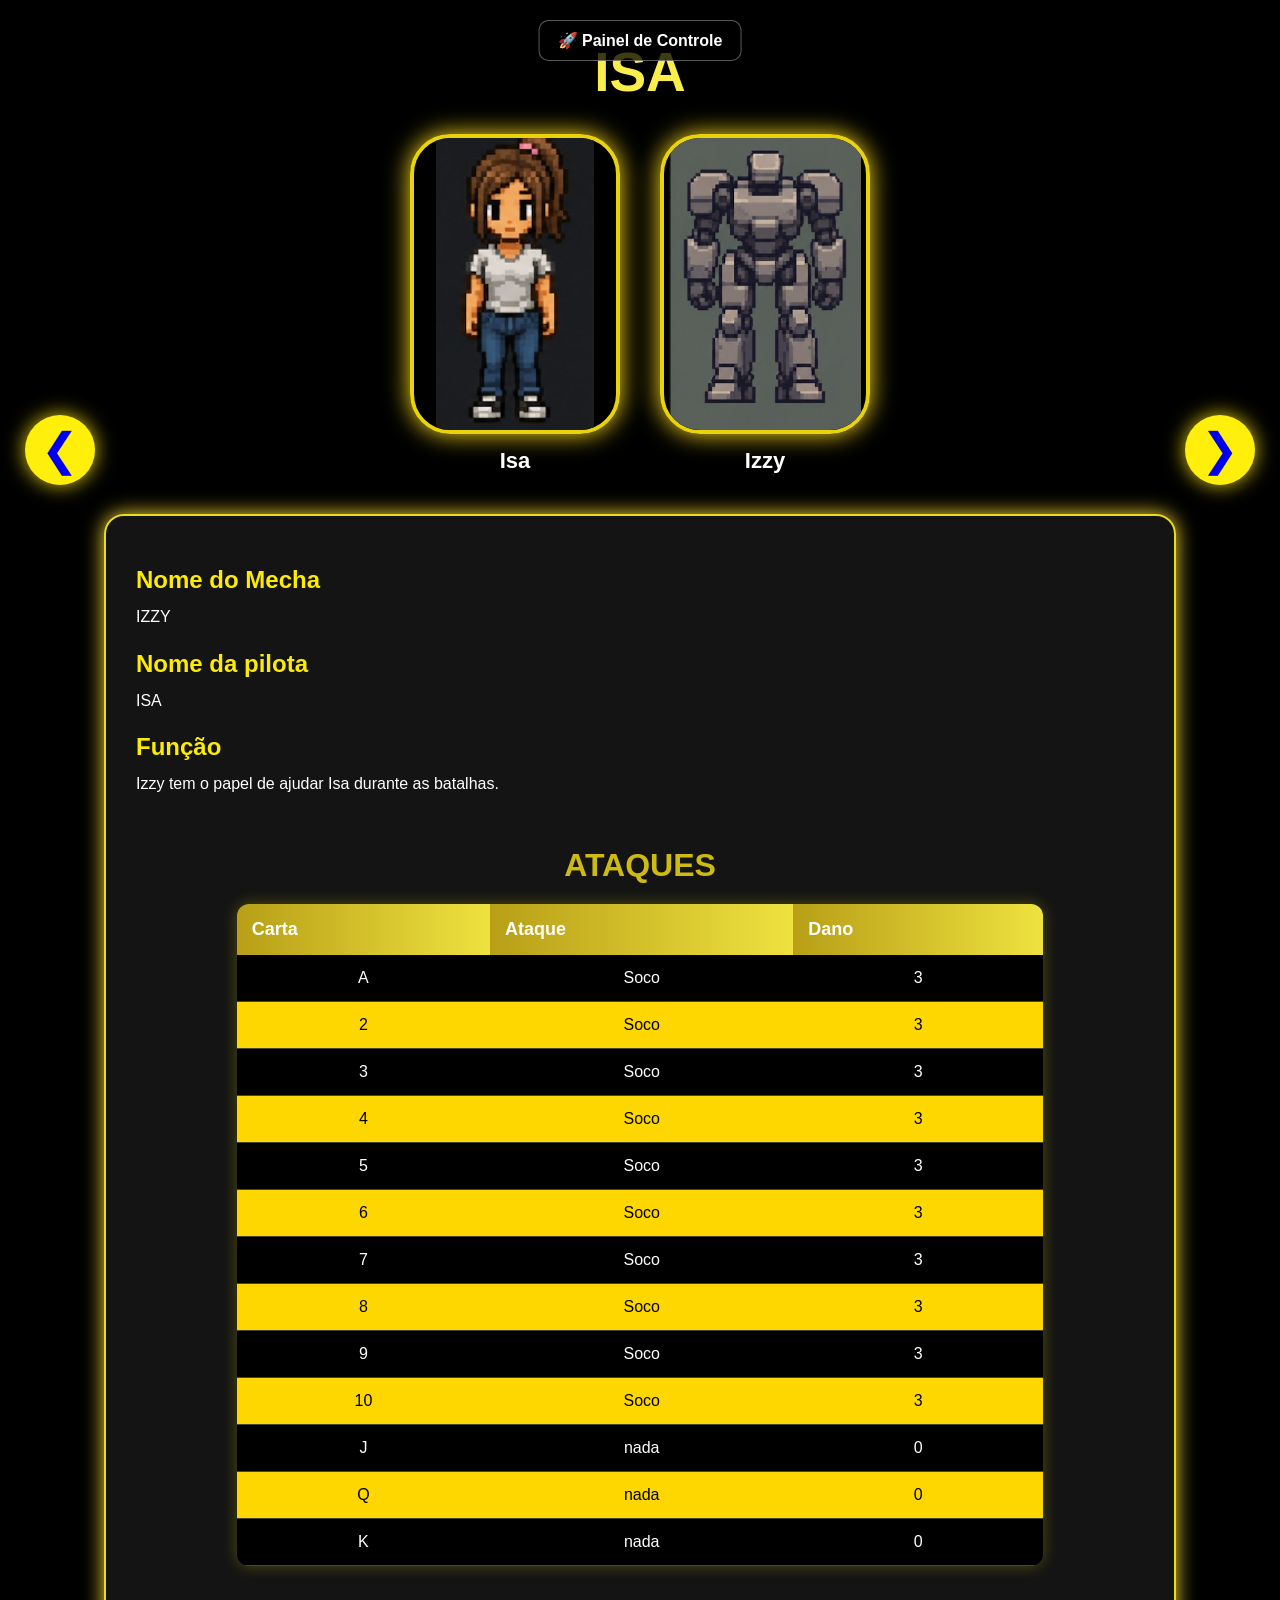
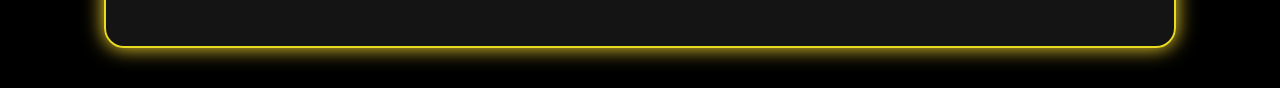
==== isa.html @ cb194087 "Atualização" ====
<!DOCTYPE html>
<html lang="pt-br">
<head>
<meta charset="UTF-8">
<meta name="viewport" content="width=device-width, initial-scale=1.0">


<title>Isa</title>


<link rel="stylesheet" href="style-isa.css">


</head>
<body>

<a href="index.html" class="voltar-painel">&#128640; Painel de Controle</a>


<a href="marina.html" class="seta esquerda">&#10094;</a>
<a href="julia.html" class="seta direita">&#10095;</a>


<div class="container">


<h1>ISA</h1>


<div class="imagens">


<div class="imagem">
<img src="imagens/skin-isa.jpg" alt="Skin da Isa">
<p>Isa</p>
</div>


<div class="imagem">
<img src="imagens/mecha-isa.jpg" alt="Mecha da Isa">
<p>Izzy</p>
</div>


</div>


<div class="card">


<h2>Nome do Mecha</h2>
<p>IZZY</p>


<h2>Nome da pilota</h2>
<p>ISA</p>


<h2>Função</h2>
<p>Izzy tem o papel de ajudar Isa durante as batalhas.</p>

<section class="ataques">

    <h2>Ataques</h2>

    <table>
        <thead>
            <tr>
                <th>Carta</th>
                <th>Ataque</th>
                <th>Dano</th>
            </tr>
        </thead>

        <tbody>
            <tr><td>A</td><td>Soco</td><td>3</td></tr>
            <tr><td>2</td><td>Soco</td><td>3</td></tr>
            <tr><td>3</td><td>Soco</td><td>3</td></tr>
            <tr><td>4</td><td>Soco</td><td>3</td></tr>
            <tr><td>5</td><td>Soco</td><td>3</td></tr>
            <tr><td>6</td><td>Soco</td><td>3</td></tr>
            <tr><td>7</td><td>Soco</td><td>3</td></tr>
            <tr><td>8</td><td>Soco</td><td>3</td></tr>
            <tr><td>9</td><td>Soco</td><td>3</td></tr>
            <tr><td>10</td><td>Soco</td><td>3</td></tr>
            <tr><td>J</td><td>nada</td><td>0</td></tr>
            <tr><td>Q</td><td>nada</td><td>0</td></tr>
            <tr><td>K</td><td>nada</td><td>0</td></tr>
        </tbody>
    </table>

</section>



</div>


</div>


</body>
</html>
---- style-isa.css ----
*{
    margin:0;
    padding:0;
    box-sizing:border-box;
    font-family:Arial, Helvetica, sans-serif;
}


body{
    background:#000;
    color:white;
    min-height:100vh;
}


.container{


    width:90%;
    max-width:1200px;
    margin:auto;
    text-align:center;
    padding:40px;


}


h1{


    font-size:55px;
    color:#faee4c;
    margin-bottom:30px;
    text-shadow:0 0 20px #ddca1e(90, 17, 17);


}


.imagens{


    display:flex;
    justify-content:center;
    gap:40px;
    margin-bottom:40px;


}


.imagem{


    width:210px;
}


.imagem img{


    width:100%;
    height:300px;
    object-fit:contain;
    border:4px solid #e9d30b;
    border-radius:40px;
    box-shadow:0 0 25px #ffdd1c;
}


.imagem p{


    margin-top:10px;
    font-size:22px;
    font-weight:bold;
}


.card{


    background:rgba(255,255,255,.08);
    padding:30px;
    border-radius:20px;
    border:2px solid #e9db1f;
    box-shadow:0 0 20px #fcdd32;
    text-align:left;


}


.card h2{


    color:#fceb04;
    margin-top:20px;


}


.card p{


    margin-top:10px;
    line-height:1.6;


}


/* SETAS */


.seta{


    position:fixed;
    top:50%;
    transform:translateY(-50%);
    width:70px;
    height:70px;
    border-radius:50%;
    text-decoration:none;
    font-size:45px;
    display:flex;
    justify-content:center;
    align-items:center;
    color:#ffe711(48, 3, 3);
    background:#ffef0b;
    box-shadow:0 0 20px #e0cc11;
    transition:.3s;


}


.seta:hover{


    transform:translateY(-50%) scale(1.15);
    background:white;
    color:#f7f7f4;


}


.esquerda{


    left:25px;


}


.direita{


    right:25px;


}

.ataques{
    width: 80%;
    margin: 50px auto;
}

.ataques h2{
    text-align: center;
    color: #cebb11;
    margin-bottom: 20px;
    font-size: 32px;
    text-transform: uppercase;
}

table{
    width: 100%;
    border-collapse: collapse;
    overflow: hidden;
    border-radius: 12px;
    background: #1f1f1f;
    box-shadow: 0 0 15px rgba(224, 211, 17, 0.3);
}

th{
    background: linear-gradient(90deg,#b89f17,#eee23f);
    color: white;
    padding: 15px;
    font-size: 18px;
}

td{
    padding: 14px;
    text-align: center;
    border-bottom: 1px solid #444;
}

/* Linhas pretas */
tbody tr:nth-child(odd){
    background: #000;
}

tbody tr:nth-child(odd) td{
    color: #fff;
}

/* Linhas amarelas */
tbody tr:nth-child(even){
    background: #FFD700;
}

tbody tr:nth-child(even) td{
    color: #000;
}

/* Efeito ao passar o mouse */
tbody tr:hover{
    background: #b39a0f;
    font-weight: bold;
    transition: 0.3s;
}

tbody tr:hover td{
    color: #fff;
}

/* LINK DE VOLTA PARA O PAINEL PRINCIPAL */
.voltar-painel{
    position:fixed;
    top:20px;
    left:50%;
    transform:translateX(-50%);
    z-index:1000;
    padding:10px 18px;
    border-radius:10px;
    background:rgba(0,0,0,.75);
    color:#fff;
    text-decoration:none;
    font-weight:bold;
    border:1px solid rgba(255,255,255,.35);
}

.voltar-painel:hover{
    background:#fff;
    color:#111;
}
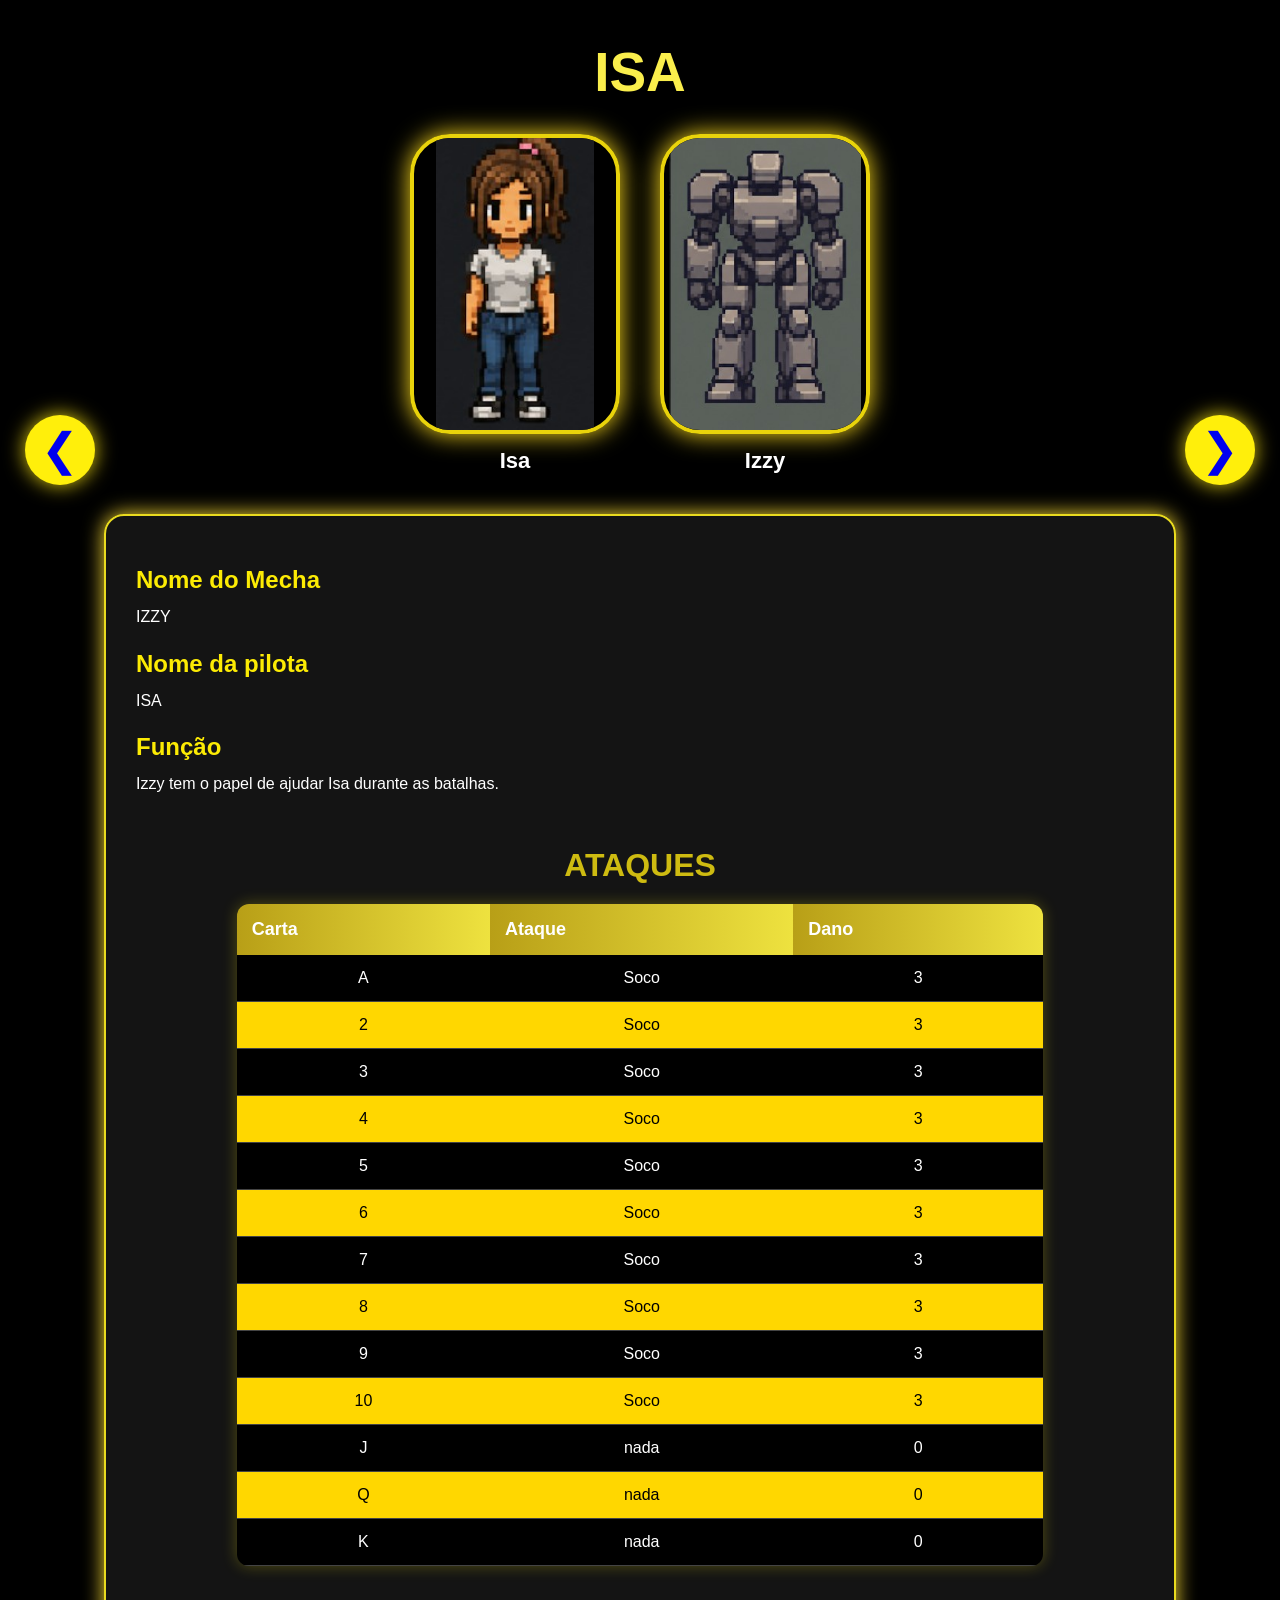
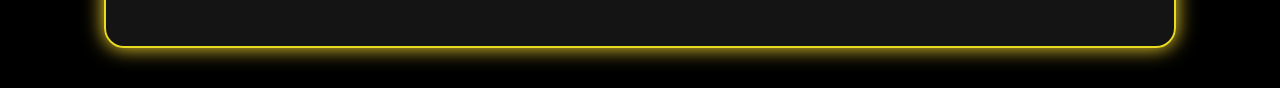
==== commit 84306349: "Atualizações Finais" ====
--- a/isa.html
+++ b/isa.html
@@ -14,11 +14,9 @@
 </head>
 <body>
 
-<a href="index.html" class="voltar-painel">&#128640; Painel de Controle</a>
 
-
-<a href="marina.html" class="seta esquerda">&#10094;</a>
-<a href="julia.html" class="seta direita">&#10095;</a>
+<a href="index.html" class="seta esquerda">&#10094;</a>
+<a href="index.html" class="seta direita">&#10095;</a>
 
 
 <div class="container">
